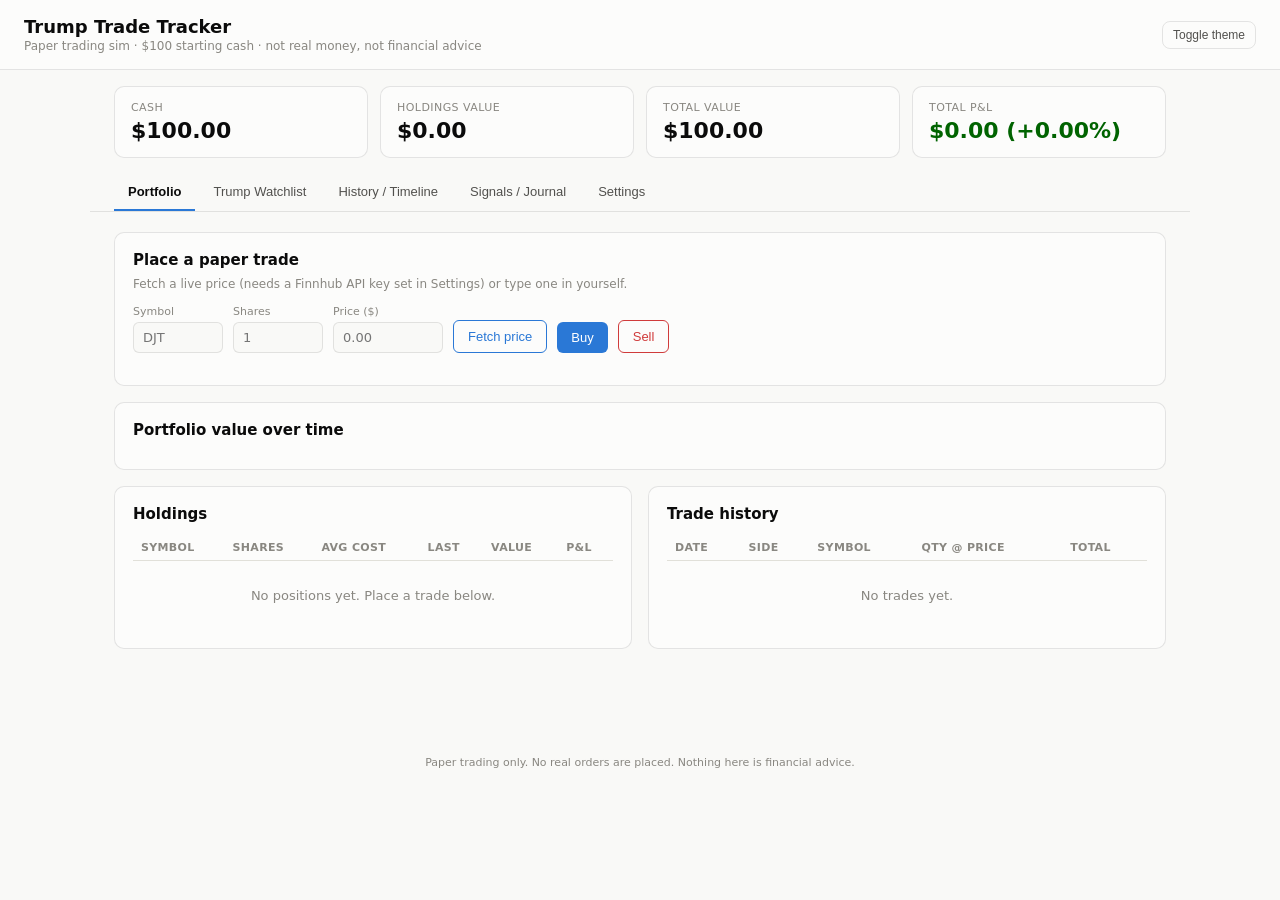
==== index.html @ ac198792 "Add Trump Trade Tracker paper trading app Static single-page app (no backend, no build step): $100 f" ====
<!doctype html>
<html lang="en">
<head>
<meta charset="utf-8" />
<meta name="viewport" content="width=device-width, initial-scale=1" />
<title>Trump Trade Tracker (Paper Trading)</title>
<link rel="stylesheet" href="css/style.css" />
</head>
<body>

<header class="app-header">
  <div>
    <h1>Trump Trade Tracker</h1>
    <div class="subtitle">Paper trading sim &middot; $100 starting cash &middot; not real money, not financial advice</div>
  </div>
  <button class="theme-toggle" id="theme-toggle">Toggle theme</button>
</header>

<div class="stat-bar">
  <div class="stat-tile">
    <div class="label">Cash</div>
    <div class="value" id="stat-cash">$100.00</div>
  </div>
  <div class="stat-tile">
    <div class="label">Holdings Value</div>
    <div class="value" id="stat-holdings">$0.00</div>
  </div>
  <div class="stat-tile">
    <div class="label">Total Value</div>
    <div class="value" id="stat-total">$100.00</div>
  </div>
  <div class="stat-tile">
    <div class="label">Total P&amp;L</div>
    <div class="value" id="stat-pnl">$0.00 (+0.00%)</div>
  </div>
</div>

<nav class="tabs">
  <button data-tab="portfolio" class="active">Portfolio</button>
  <button data-tab="watchlist">Trump Watchlist</button>
  <button data-tab="timeline">History / Timeline</button>
  <button data-tab="journal">Signals / Journal</button>
  <button data-tab="settings">Settings</button>
</nav>

<main>

  <!-- PORTFOLIO -->
  <section class="panel active" id="panel-portfolio">
    <div class="card">
      <h2>Place a paper trade</h2>
      <p class="hint">Fetch a live price (needs a Finnhub API key set in Settings) or type one in yourself.</p>
      <div class="form-row">
        <div class="field">
          <label>Symbol</label>
          <input id="trade-symbol" placeholder="DJT" style="width:90px; text-transform:uppercase;" />
        </div>
        <div class="field">
          <label>Shares</label>
          <input id="trade-shares" type="number" min="0" step="any" placeholder="1" style="width:90px;" />
        </div>
        <div class="field">
          <label>Price ($)</label>
          <input id="trade-price" type="number" min="0" step="any" placeholder="0.00" style="width:110px;" />
        </div>
        <button class="btn secondary" id="btn-fetch-price">Fetch price</button>
        <button class="btn" id="btn-buy">Buy</button>
        <button class="btn danger" id="btn-sell">Sell</button>
      </div>
      <p class="hint" id="trade-status" style="margin-top:10px;"></p>
    </div>

    <div class="card">
      <h2>Portfolio value over time</h2>
      <div class="chart-wrap" id="chart-wrap">
        <div class="chart-tooltip" id="chart-tooltip"></div>
      </div>
    </div>

    <div class="grid-2">
      <div class="card">
        <h2>Holdings</h2>
        <table>
          <thead><tr><th>Symbol</th><th>Shares</th><th>Avg Cost</th><th>Last</th><th>Value</th><th>P&amp;L</th></tr></thead>
          <tbody id="holdings-body"></tbody>
        </table>
      </div>
      <div class="card">
        <h2>Trade history</h2>
        <table>
          <thead><tr><th>Date</th><th>Side</th><th>Symbol</th><th>Qty @ Price</th><th>Total</th></tr></thead>
          <tbody id="tx-body"></tbody>
        </table>
      </div>
    </div>
  </section>

  <!-- WATCHLIST -->
  <section class="panel" id="panel-watchlist">
    <div class="card">
      <h2>Trump-linked watchlist</h2>
      <p class="hint" id="watchlist-warning" style="display:none; color: var(--warning);">
        No Finnhub API key set -- prices won't load. Add a free key in Settings.
      </p>
      <p class="hint">
        "family" = a stock Trump/his family actually holds an equity stake in (currently just DJT).
        "policy" = stocks that historically react to Trump policy news (tariffs, defense, crypto) &mdash; not companies he owns.
      </p>
      <div id="watchlist-body"></div>
    </div>
  </section>

  <!-- TIMELINE -->
  <section class="panel" id="panel-timeline">
    <div class="card">
      <h2>History: financial disclosures &amp; market-moving events</h2>
      <p class="hint">
        The presidency has no real-time trade disclosure requirement (that's Congress, under the STOCK Act) &mdash;
        only an annual asset-range disclosure. This is a hand-curated, best-effort timeline of public events, not a
        transaction ledger. Verify dates independently before acting on them. Edit <code>js/data.js</code> to extend it.
      </p>
      <div id="timeline-body"></div>
    </div>
  </section>

  <!-- JOURNAL -->
  <section class="panel" id="panel-journal">
    <div class="card">
      <h2>Log a signal</h2>
      <p class="hint">This is the automated-tracking gap filled manually: when you see Trump-driven news, log it here, then go paper-trade it on the Portfolio tab.</p>
      <div class="form-row">
        <div class="field" style="flex: 1 1 240px;">
          <label>Title</label>
          <input id="journal-title" placeholder="e.g. Announced 25% tariff on steel imports" style="width:100%;" />
        </div>
        <div class="field">
          <label>Related symbol (optional)</label>
          <input id="journal-symbol" placeholder="X" style="width:100px; text-transform:uppercase;" />
        </div>
      </div>
      <div class="form-row" style="margin-top:10px;">
        <div class="field" style="flex:1;">
          <label>Notes</label>
          <textarea id="journal-note" placeholder="What happened, what you expect it to do to the price, whether you traded on it..."></textarea>
        </div>
      </div>
      <div style="margin-top:10px;">
        <button class="btn" id="btn-journal-add">Add entry</button>
      </div>
    </div>
    <div class="card">
      <h2>Journal</h2>
      <div id="journal-body"></div>
    </div>
  </section>

  <!-- SETTINGS -->
  <section class="panel" id="panel-settings">
    <div class="card">
      <h2>Live prices (optional)</h2>
      <p class="hint">
        Get a free API key at finnhub.io (no cost, generous free tier) to enable live quote fetching.
        Without a key you can still trade by typing prices in manually. The key is stored only in this browser's
        local storage &mdash; it is never sent anywhere except directly to Finnhub.
      </p>
      <div class="form-row">
        <div class="field" style="flex:1;">
          <label>Finnhub API key</label>
          <input id="settings-key" placeholder="paste key here" style="width:100%;" />
        </div>
        <button class="btn" id="btn-save-settings">Save</button>
      </div>
      <p class="hint" id="settings-status" style="margin-top:8px;"></p>
    </div>

    <div class="card">
      <h2>Data</h2>
      <div class="form-row">
        <button class="btn secondary" id="btn-export">Export portfolio (.json)</button>
        <div class="field">
          <label>Import portfolio</label>
          <input type="file" id="import-file" accept="application/json" />
        </div>
      </div>
    </div>

    <div class="card">
      <h2>Reset</h2>
      <p class="hint">Wipes holdings and trade history back to a fresh $100. Journal and API key are kept.</p>
      <button class="btn danger" id="btn-reset-portfolio">Reset portfolio to $100</button>
    </div>
  </section>

</main>

<p class="footer-note">Paper trading only. No real orders are placed. Nothing here is financial advice.</p>

<script src="js/data.js"></script>
<script src="js/app.js"></script>
</body>
</html>
---- css/style.css ----
:root {
  --surface-1: #fcfcfb;
  --page: #f9f9f7;
  --text-primary: #0b0b0b;
  --text-secondary: #52514e;
  --text-muted: #898781;
  --gridline: #e1e0d9;
  --baseline: #c3c2b7;
  --border: rgba(11, 11, 11, 0.10);
  --series-1: #2a78d6;
  --good: #0ca30c;
  --good-text: #006300;
  --critical: #d03b3b;
  --warning: #fab219;
  --card-radius: 10px;
}

:root[data-theme="dark"] {
  --surface-1: #1a1a19;
  --page: #0d0d0d;
  --text-primary: #ffffff;
  --text-secondary: #c3c2b7;
  --text-muted: #898781;
  --gridline: #2c2c2a;
  --baseline: #383835;
  --border: rgba(255, 255, 255, 0.10);
  --series-1: #3987e5;
  --good: #0ca30c;
  --good-text: #0ca30c;
  --critical: #e66767;
  --warning: #fab219;
}

@media (prefers-color-scheme: dark) {
  :root:not([data-theme="light"]) {
    --surface-1: #1a1a19;
    --page: #0d0d0d;
    --text-primary: #ffffff;
    --text-secondary: #c3c2b7;
    --text-muted: #898781;
    --gridline: #2c2c2a;
    --baseline: #383835;
    --border: rgba(255, 255, 255, 0.10);
    --series-1: #3987e5;
    --good: #0ca30c;
    --good-text: #0ca30c;
    --critical: #e66767;
    --warning: #fab219;
  }
}

* {
  box-sizing: border-box;
}

body {
  margin: 0;
  font-family: system-ui, -apple-system, "Segoe UI", sans-serif;
  background: var(--page);
  color: var(--text-primary);
  font-variant-numeric: proportional-nums;
}

header.app-header {
  display: flex;
  align-items: center;
  justify-content: space-between;
  padding: 16px 24px;
  border-bottom: 1px solid var(--border);
  background: var(--surface-1);
}

header.app-header h1 {
  font-size: 18px;
  margin: 0;
}

header.app-header .subtitle {
  font-size: 12px;
  color: var(--text-muted);
  margin-top: 2px;
}

button.theme-toggle {
  background: transparent;
  border: 1px solid var(--border);
  color: var(--text-secondary);
  border-radius: 8px;
  padding: 6px 10px;
  cursor: pointer;
  font-size: 12px;
}

.stat-bar {
  display: grid;
  grid-template-columns: repeat(4, 1fr);
  gap: 12px;
  padding: 16px 24px;
  max-width: 1100px;
  margin: 0 auto;
}

.stat-tile {
  background: var(--surface-1);
  border: 1px solid var(--border);
  border-radius: var(--card-radius);
  padding: 14px 16px;
}

.stat-tile .label {
  font-size: 11px;
  text-transform: uppercase;
  letter-spacing: 0.04em;
  color: var(--text-muted);
}

.stat-tile .value {
  font-size: 22px;
  font-weight: 600;
  margin-top: 4px;
  font-variant-numeric: tabular-nums;
}

.stat-tile .value.good {
  color: var(--good-text);
}

.stat-tile .value.bad {
  color: var(--critical);
}

nav.tabs {
  display: flex;
  gap: 4px;
  padding: 0 24px;
  max-width: 1100px;
  margin: 0 auto;
  border-bottom: 1px solid var(--border);
}

nav.tabs button {
  background: transparent;
  border: none;
  border-bottom: 2px solid transparent;
  color: var(--text-secondary);
  padding: 10px 14px;
  font-size: 13px;
  cursor: pointer;
}

nav.tabs button.active {
  color: var(--text-primary);
  border-bottom-color: var(--series-1);
  font-weight: 600;
}

main {
  max-width: 1100px;
  margin: 0 auto;
  padding: 20px 24px 60px;
}

.panel {
  display: none;
}

.panel.active {
  display: block;
}

.card {
  background: var(--surface-1);
  border: 1px solid var(--border);
  border-radius: var(--card-radius);
  padding: 18px;
  margin-bottom: 16px;
}

.card h2 {
  font-size: 15px;
  margin: 0 0 12px;
}

.card p.hint {
  font-size: 12px;
  color: var(--text-muted);
  margin: -4px 0 14px;
}

.form-row {
  display: flex;
  gap: 10px;
  flex-wrap: wrap;
  align-items: flex-end;
}

.field {
  display: flex;
  flex-direction: column;
  gap: 4px;
}

.field label {
  font-size: 11px;
  color: var(--text-muted);
}

.field input,
.field select,
.field textarea {
  background: var(--page);
  border: 1px solid var(--border);
  border-radius: 6px;
  color: var(--text-primary);
  padding: 7px 9px;
  font-size: 13px;
  font-family: inherit;
}

.field textarea {
  min-width: 260px;
  min-height: 60px;
  resize: vertical;
}

button.btn {
  background: var(--series-1);
  color: #fff;
  border: none;
  border-radius: 6px;
  padding: 8px 14px;
  font-size: 13px;
  cursor: pointer;
}

button.btn.secondary {
  background: transparent;
  color: var(--series-1);
  border: 1px solid var(--series-1);
}

button.btn.danger {
  background: transparent;
  color: var(--critical);
  border: 1px solid var(--critical);
}

button.btn:disabled {
  opacity: 0.5;
  cursor: not-allowed;
}

table {
  width: 100%;
  border-collapse: collapse;
  font-size: 13px;
}

table th {
  text-align: left;
  font-size: 11px;
  text-transform: uppercase;
  letter-spacing: 0.03em;
  color: var(--text-muted);
  border-bottom: 1px solid var(--gridline);
  padding: 6px 8px;
}

table td {
  padding: 7px 8px;
  border-bottom: 1px solid var(--gridline);
  font-variant-numeric: tabular-nums;
}

table tr:last-child td {
  border-bottom: none;
}

.pill {
  display: inline-block;
  font-size: 10px;
  font-weight: 600;
  text-transform: uppercase;
  padding: 2px 7px;
  border-radius: 20px;
}

.pill.buy {
  background: rgba(12, 163, 12, 0.14);
  color: var(--good-text);
}

.pill.sell {
  background: rgba(208, 59, 59, 0.14);
  color: var(--critical);
}

.pill.family {
  background: rgba(42, 120, 214, 0.14);
  color: var(--series-1);
}

.pill.policy {
  background: rgba(137, 135, 129, 0.18);
  color: var(--text-secondary);
}

.empty-state {
  color: var(--text-muted);
  font-size: 13px;
  padding: 20px 0;
  text-align: center;
}

.chart-wrap {
  position: relative;
}

.chart-tooltip {
  position: absolute;
  pointer-events: none;
  background: var(--surface-1);
  border: 1px solid var(--border);
  border-radius: 6px;
  padding: 6px 9px;
  font-size: 12px;
  box-shadow: 0 4px 14px rgba(0, 0, 0, 0.15);
  display: none;
  white-space: nowrap;
}

.timeline-item {
  display: flex;
  gap: 14px;
  padding: 12px 0;
  border-bottom: 1px solid var(--gridline);
}

.timeline-item:last-child {
  border-bottom: none;
}

.timeline-date {
  flex: 0 0 110px;
  font-size: 12px;
  color: var(--text-muted);
  font-variant-numeric: tabular-nums;
}

.timeline-body .title {
  font-size: 13px;
  font-weight: 600;
}

.timeline-body .detail {
  font-size: 12px;
  color: var(--text-secondary);
  margin-top: 3px;
}

.timeline-body .term {
  font-size: 10px;
  color: var(--text-muted);
  text-transform: uppercase;
  letter-spacing: 0.03em;
}

.grid-2 {
  display: grid;
  grid-template-columns: 1fr 1fr;
  gap: 16px;
}

@media (max-width: 720px) {
  .stat-bar {
    grid-template-columns: repeat(2, 1fr);
  }
  .grid-2 {
    grid-template-columns: 1fr;
  }
}

.watchlist-row {
  display: flex;
  align-items: center;
  justify-content: space-between;
  padding: 10px 0;
  border-bottom: 1px solid var(--gridline);
}

.watchlist-row:last-child {
  border-bottom: none;
}

.watchlist-row .sym {
  font-weight: 600;
  font-size: 14px;
}

.watchlist-row .meta {
  font-size: 11px;
  color: var(--text-muted);
}

.watchlist-row .price {
  font-variant-numeric: tabular-nums;
  font-size: 13px;
  min-width: 70px;
  text-align: right;
}

.footer-note {
  font-size: 11px;
  color: var(--text-muted);
  text-align: center;
  padding: 20px 0 0;
}
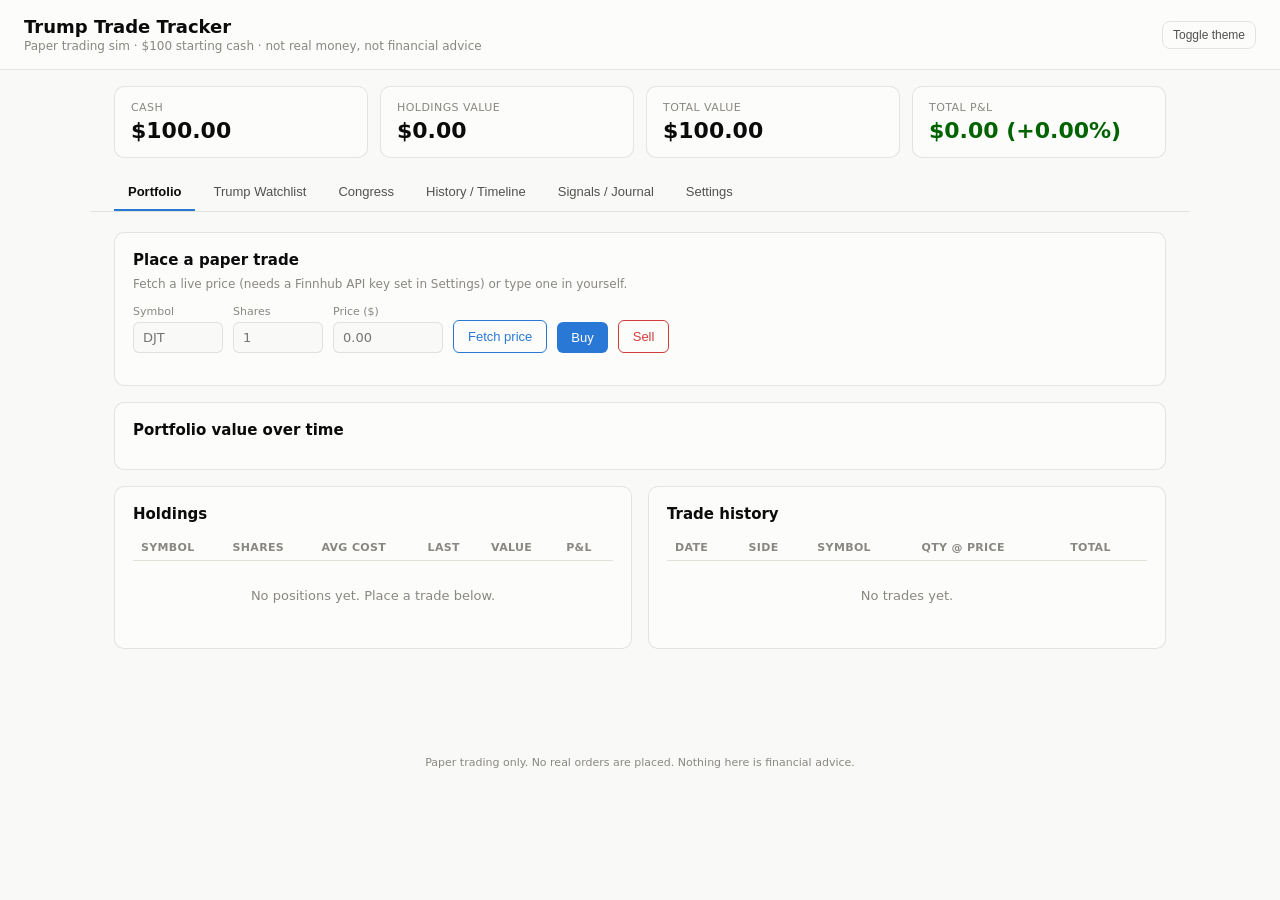
==== commit 738af0e7: "Add Congress tab, tracking-config settings, and follow feature to the app Bundles the analysis resul" ====
--- a/index.html
+++ b/index.html
@@ -38,6 +38,7 @@
 <nav class="tabs">
   <button data-tab="portfolio" class="active">Portfolio</button>
   <button data-tab="watchlist">Trump Watchlist</button>
+  <button data-tab="congress">Congress</button>
   <button data-tab="timeline">History / Timeline</button>
   <button data-tab="journal">Signals / Journal</button>
   <button data-tab="settings">Settings</button>
@@ -110,6 +111,34 @@
     </div>
   </section>
 
+  <!-- CONGRESS -->
+  <section class="panel" id="panel-congress">
+    <div class="card">
+      <h2>Congress leaderboard</h2>
+      <p class="hint">
+        Ranked by whatever's set as the active metric in <strong>Settings &rarr; Tracking config</strong>
+        (currently: <span id="congress-active-config">--</span>). This comes from a one-time offline analysis
+        (<code>analysis/RESULTS.md</code> in the repo), not a live feed &mdash; re-run the analysis scripts and
+        re-export to refresh it.
+      </p>
+      <p class="hint" id="congress-metric-explainer" style="color:var(--text-secondary);"></p>
+      <table>
+        <thead><tr id="congress-table-head"></tr></thead>
+        <tbody id="congress-leaderboard-body"></tbody>
+      </table>
+    </div>
+
+    <div class="card">
+      <h2>Followed politicians</h2>
+      <p class="hint">
+        Their most recently disclosed trades (still subject to STOCK Act filing lag &mdash; up to 45 days after the
+        actual trade, sometimes longer). Not real-time. Use "Quick buy" to paper-trade it yourself, or "Log to journal"
+        to just note it.
+      </p>
+      <div id="followed-body"></div>
+    </div>
+  </section>
+
   <!-- TIMELINE -->
   <section class="panel" id="panel-timeline">
     <div class="card">
@@ -174,6 +203,62 @@
     </div>
 
     <div class="card">
+      <h2>Tracking config</h2>
+      <p class="hint">
+        Controls how the Congress tab ranks/filters politicians, and which stocks show up as "in scope" for that
+        ranking. Change the metric to see a completely different leaderboard &mdash; they measure different things
+        and don't agree on who's interesting (see <code>analysis/RESULTS.md</code>).
+      </p>
+      <div class="form-row">
+        <div class="field">
+          <label>Ranking metric</label>
+          <select id="config-rank-by" style="width:230px;">
+            <option value="timing">Timing match vs. Trump (raw)</option>
+            <option value="permutation">Timing match, chance-corrected</option>
+            <option value="performance">Trade performance (returns)</option>
+            <option value="committee">Committee/sector lift</option>
+          </select>
+        </div>
+        <div class="field">
+          <label>Match window (days)</label>
+          <select id="config-window" style="width:110px;">
+            <option value="5">&plusmn;5</option>
+            <option value="10">&plusmn;10</option>
+            <option value="15">&plusmn;15</option>
+            <option value="20">&plusmn;20</option>
+          </select>
+        </div>
+        <div class="field">
+          <label>Chamber</label>
+          <select id="config-chamber" style="width:110px;">
+            <option value="all">All</option>
+            <option value="house">House</option>
+            <option value="senate">Senate</option>
+          </select>
+        </div>
+        <div class="field">
+          <label>Party</label>
+          <select id="config-party" style="width:110px;">
+            <option value="all">All</option>
+            <option value="D">Democrat</option>
+            <option value="R">Republican</option>
+            <option value="I">Independent</option>
+          </select>
+        </div>
+        <div class="field">
+          <label>Min. own trades</label>
+          <input id="config-min-trades" type="number" min="0" step="1" value="0" style="width:90px;" />
+        </div>
+        <button class="btn" id="btn-save-config">Save</button>
+      </div>
+      <p class="hint" id="config-status" style="margin-top:8px;"></p>
+      <p class="hint" style="margin-top:14px;">
+        <strong>Followed politicians</strong> (<span id="followed-count">0</span>):
+        <span id="followed-list-inline">none yet &mdash; follow someone from the Congress tab.</span>
+      </p>
+    </div>
+
+    <div class="card">
       <h2>Data</h2>
       <div class="form-row">
         <button class="btn secondary" id="btn-export">Export portfolio (.json)</button>
@@ -196,6 +281,7 @@
 <p class="footer-note">Paper trading only. No real orders are placed. Nothing here is financial advice.</p>
 
 <script src="js/data.js"></script>
+<script src="js/congress-data.js"></script>
 <script src="js/app.js"></script>
 </body>
 </html>
